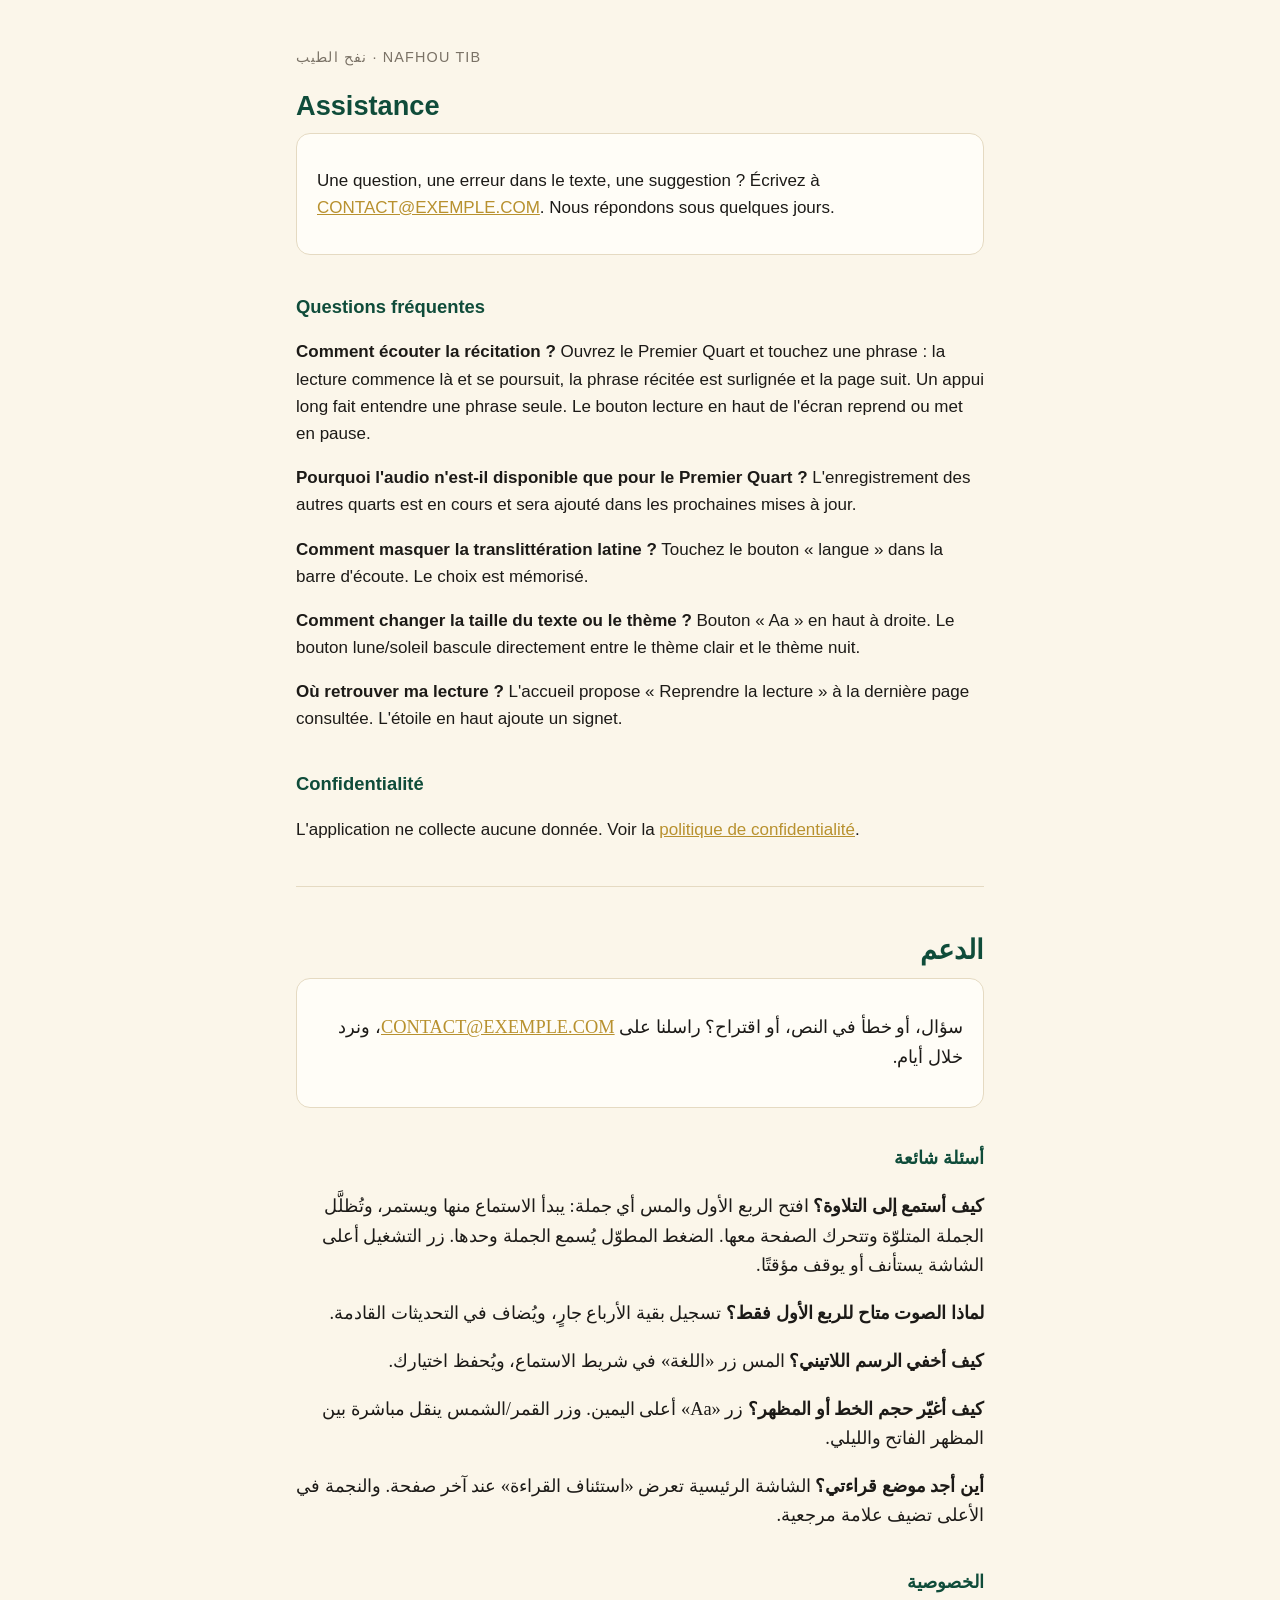
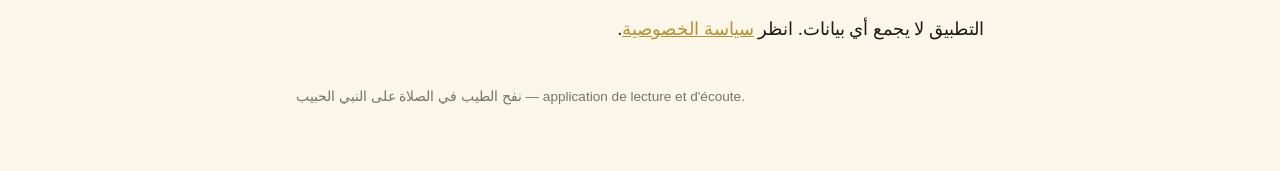
==== assistance.html @ 1b4a989a "Pages d'assistance et de confidentialité de l'app نفح الطيب Co-Authored-By: Claude Fable 5.1 <norepl" ====
<!doctype html><html lang="fr"><head><meta charset="utf-8"><meta name="viewport" content="width=device-width,initial-scale=1">
<title>نفح الطيب — Assistance</title><link rel="stylesheet" href="style.css"></head><body><main>
<p class="app">نفح الطيب · Nafhou Tib</p>
<h1>Assistance</h1>
<div class="card"><p>Une question, une erreur dans le texte, une suggestion ? Écrivez à <a href="mailto:CONTACT@EXEMPLE.COM">CONTACT@EXEMPLE.COM</a>. Nous répondons sous quelques jours.</p></div>
<h2>Questions fréquentes</h2>
<p><strong>Comment écouter la récitation ?</strong> Ouvrez le Premier Quart et touchez une phrase : la lecture commence là et se poursuit, la phrase récitée est surlignée et la page suit. Un appui long fait entendre une phrase seule. Le bouton lecture en haut de l'écran reprend ou met en pause.</p>
<p><strong>Pourquoi l'audio n'est-il disponible que pour le Premier Quart ?</strong> L'enregistrement des autres quarts est en cours et sera ajouté dans les prochaines mises à jour.</p>
<p><strong>Comment masquer la translittération latine ?</strong> Touchez le bouton « langue » dans la barre d'écoute. Le choix est mémorisé.</p>
<p><strong>Comment changer la taille du texte ou le thème ?</strong> Bouton « Aa » en haut à droite. Le bouton lune/soleil bascule directement entre le thème clair et le thème nuit.</p>
<p><strong>Où retrouver ma lecture ?</strong> L'accueil propose « Reprendre la lecture » à la dernière page consultée. L'étoile en haut ajoute un signet.</p>
<h2>Confidentialité</h2>
<p>L'application ne collecte aucune donnée. Voir la <a href="confidentialite.html">politique de confidentialité</a>.</p>
<hr>
<section class="ar">
<h1>الدعم</h1>
<div class="card"><p>سؤال، أو خطأ في النص، أو اقتراح؟ راسلنا على <a href="mailto:CONTACT@EXEMPLE.COM">CONTACT@EXEMPLE.COM</a>، ونرد خلال أيام.</p></div>
<h2>أسئلة شائعة</h2>
<p><strong>كيف أستمع إلى التلاوة؟</strong> افتح الربع الأول والمس أي جملة: يبدأ الاستماع منها ويستمر، وتُظلَّل الجملة المتلوّة وتتحرك الصفحة معها. الضغط المطوّل يُسمع الجملة وحدها. زر التشغيل أعلى الشاشة يستأنف أو يوقف مؤقتًا.</p>
<p><strong>لماذا الصوت متاح للربع الأول فقط؟</strong> تسجيل بقية الأرباع جارٍ، ويُضاف في التحديثات القادمة.</p>
<p><strong>كيف أخفي الرسم اللاتيني؟</strong> المس زر «اللغة» في شريط الاستماع، ويُحفظ اختيارك.</p>
<p><strong>كيف أغيّر حجم الخط أو المظهر؟</strong> زر «Aa» أعلى اليمين. وزر القمر/الشمس ينقل مباشرة بين المظهر الفاتح والليلي.</p>
<p><strong>أين أجد موضع قراءتي؟</strong> الشاشة الرئيسية تعرض «استئناف القراءة» عند آخر صفحة. والنجمة في الأعلى تضيف علامة مرجعية.</p>
<h2>الخصوصية</h2>
<p>التطبيق لا يجمع أي بيانات. انظر <a href="confidentialite.html">سياسة الخصوصية</a>.</p>
</section>
<footer>نفح الطيب في الصلاة على النبي الحبيب — application de lecture et d'écoute.</footer>
</main></body></html>
---- style.css ----
:root{--bg:#FBF6EA;--surface:#FFFDF7;--ink:#1C1A17;--emerald:#0F4C3A;--gold:#B8912F;--muted:#7A7266;--border:#E5DAC2}
@media (prefers-color-scheme:dark){:root{--bg:#12100D;--surface:#1B1814;--ink:#E8E0D0;--emerald:#5FA98A;--gold:#D9BE72;--muted:#9A9080;--border:#2E2820}}
*{box-sizing:border-box}body{margin:0;background:var(--bg);color:var(--ink);font:17px/1.6 -apple-system,"Segoe UI",Roboto,sans-serif}
main{max-width:720px;margin:0 auto;padding:32px 16px 64px}
h1{color:var(--emerald);font-size:1.7rem;margin:.2em 0}h2{color:var(--emerald);font-size:1.15rem;margin-top:2em}
.app{color:var(--muted);font-size:.9rem;letter-spacing:.08em;text-transform:uppercase}
section.ar{direction:rtl;text-align:right;font-family:"Amiri","Scheherazade New","Noto Naskh Arabic",serif;font-size:1.15rem}
hr{border:0;border-top:1px solid var(--border);margin:2.5em 0}
a{color:var(--gold)}.card{background:var(--surface);border:1px solid var(--border);border-radius:14px;padding:16px 20px}
ul{padding-inline-start:1.2em}footer{color:var(--muted);font-size:.85rem;margin-top:3em}
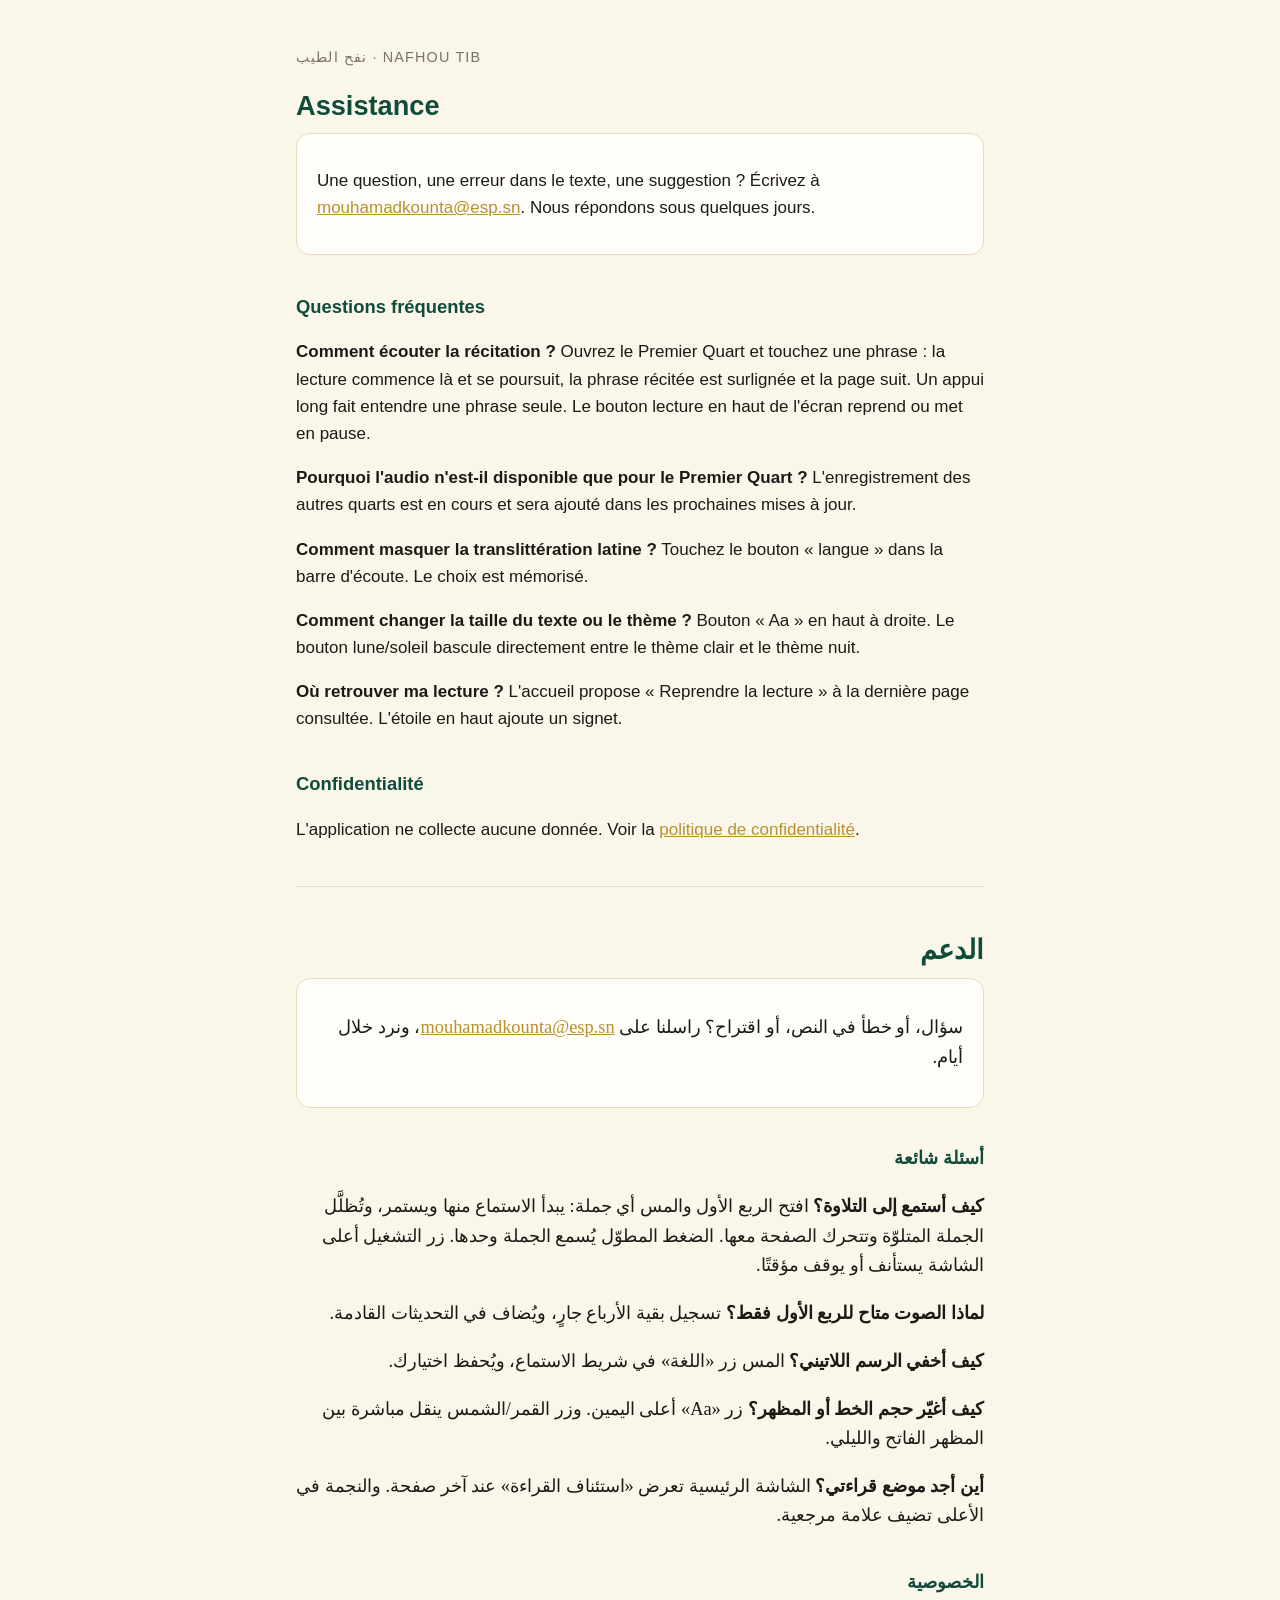
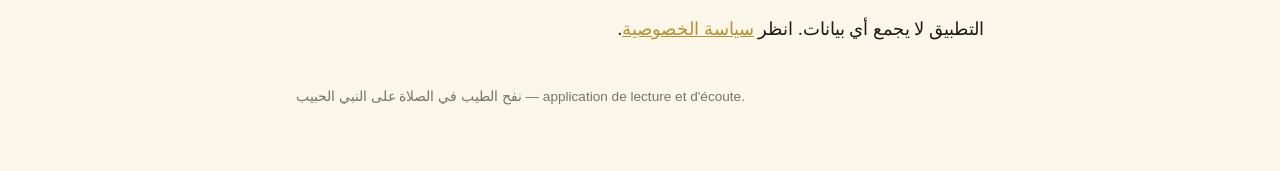
==== commit 9c71888e: "Adresse de contact Co-Authored-By: Claude Fable 5.1 <noreply@anthropic.com>" ====
--- a/assistance.html
+++ b/assistance.html
@@ -2,7 +2,7 @@
 <title>نفح الطيب — Assistance</title><link rel="stylesheet" href="style.css"></head><body><main>
 <p class="app">نفح الطيب · Nafhou Tib</p>
 <h1>Assistance</h1>
-<div class="card"><p>Une question, une erreur dans le texte, une suggestion ? Écrivez à <a href="mailto:CONTACT@EXEMPLE.COM">CONTACT@EXEMPLE.COM</a>. Nous répondons sous quelques jours.</p></div>
+<div class="card"><p>Une question, une erreur dans le texte, une suggestion ? Écrivez à <a href="mailto:mouhamadkounta@esp.sn">mouhamadkounta@esp.sn</a>. Nous répondons sous quelques jours.</p></div>
 <h2>Questions fréquentes</h2>
 <p><strong>Comment écouter la récitation ?</strong> Ouvrez le Premier Quart et touchez une phrase : la lecture commence là et se poursuit, la phrase récitée est surlignée et la page suit. Un appui long fait entendre une phrase seule. Le bouton lecture en haut de l'écran reprend ou met en pause.</p>
 <p><strong>Pourquoi l'audio n'est-il disponible que pour le Premier Quart ?</strong> L'enregistrement des autres quarts est en cours et sera ajouté dans les prochaines mises à jour.</p>
@@ -14,7 +14,7 @@
 <hr>
 <section class="ar">
 <h1>الدعم</h1>
-<div class="card"><p>سؤال، أو خطأ في النص، أو اقتراح؟ راسلنا على <a href="mailto:CONTACT@EXEMPLE.COM">CONTACT@EXEMPLE.COM</a>، ونرد خلال أيام.</p></div>
+<div class="card"><p>سؤال، أو خطأ في النص، أو اقتراح؟ راسلنا على <a href="mailto:mouhamadkounta@esp.sn">mouhamadkounta@esp.sn</a>، ونرد خلال أيام.</p></div>
 <h2>أسئلة شائعة</h2>
 <p><strong>كيف أستمع إلى التلاوة؟</strong> افتح الربع الأول والمس أي جملة: يبدأ الاستماع منها ويستمر، وتُظلَّل الجملة المتلوّة وتتحرك الصفحة معها. الضغط المطوّل يُسمع الجملة وحدها. زر التشغيل أعلى الشاشة يستأنف أو يوقف مؤقتًا.</p>
 <p><strong>لماذا الصوت متاح للربع الأول فقط؟</strong> تسجيل بقية الأرباع جارٍ، ويُضاف في التحديثات القادمة.</p>
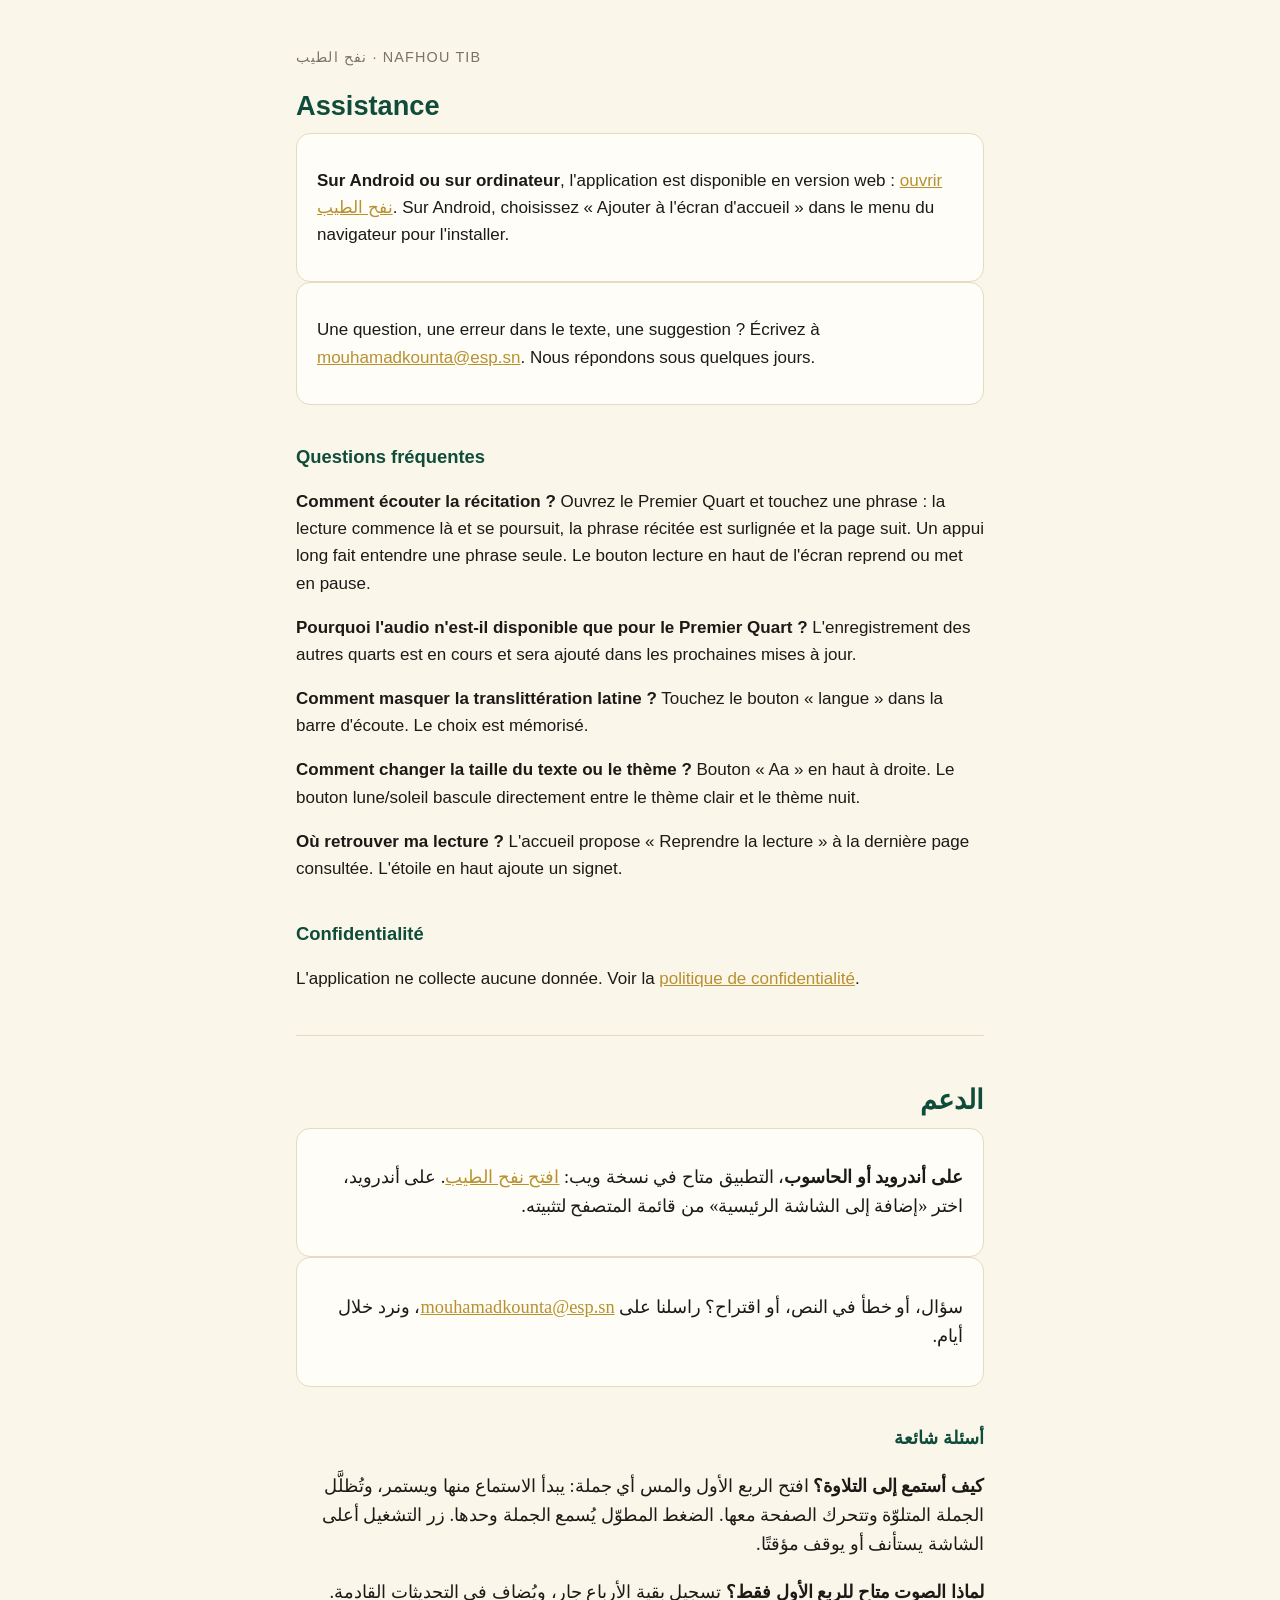
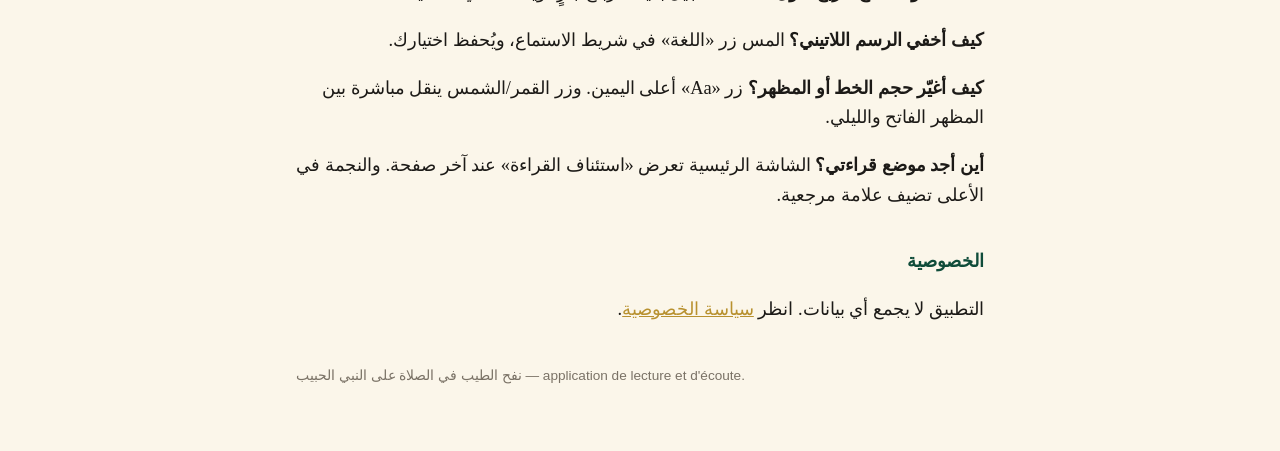
==== commit 8ab5baf3: "Version web du 2026-09-22" ====
--- a/assistance.html
+++ b/assistance.html
@@ -2,6 +2,7 @@
 <title>نفح الطيب — Assistance</title><link rel="stylesheet" href="style.css"></head><body><main>
 <p class="app">نفح الطيب · Nafhou Tib</p>
 <h1>Assistance</h1>
+<div class="card"><p><strong>Sur Android ou sur ordinateur</strong>, l'application est disponible en version web : <a href="app/">ouvrir نفح الطيب</a>. Sur Android, choisissez « Ajouter à l'écran d'accueil » dans le menu du navigateur pour l'installer.</p></div>
 <div class="card"><p>Une question, une erreur dans le texte, une suggestion ? Écrivez à <a href="mailto:mouhamadkounta@esp.sn">mouhamadkounta@esp.sn</a>. Nous répondons sous quelques jours.</p></div>
 <h2>Questions fréquentes</h2>
 <p><strong>Comment écouter la récitation ?</strong> Ouvrez le Premier Quart et touchez une phrase : la lecture commence là et se poursuit, la phrase récitée est surlignée et la page suit. Un appui long fait entendre une phrase seule. Le bouton lecture en haut de l'écran reprend ou met en pause.</p>
@@ -14,6 +15,7 @@
 <hr>
 <section class="ar">
 <h1>الدعم</h1>
+<div class="card"><p><strong>على أندرويد أو الحاسوب</strong>، التطبيق متاح في نسخة ويب: <a href="app/">افتح نفح الطيب</a>. على أندرويد، اختر «إضافة إلى الشاشة الرئيسية» من قائمة المتصفح لتثبيته.</p></div>
 <div class="card"><p>سؤال، أو خطأ في النص، أو اقتراح؟ راسلنا على <a href="mailto:mouhamadkounta@esp.sn">mouhamadkounta@esp.sn</a>، ونرد خلال أيام.</p></div>
 <h2>أسئلة شائعة</h2>
 <p><strong>كيف أستمع إلى التلاوة؟</strong> افتح الربع الأول والمس أي جملة: يبدأ الاستماع منها ويستمر، وتُظلَّل الجملة المتلوّة وتتحرك الصفحة معها. الضغط المطوّل يُسمع الجملة وحدها. زر التشغيل أعلى الشاشة يستأنف أو يوقف مؤقتًا.</p>
